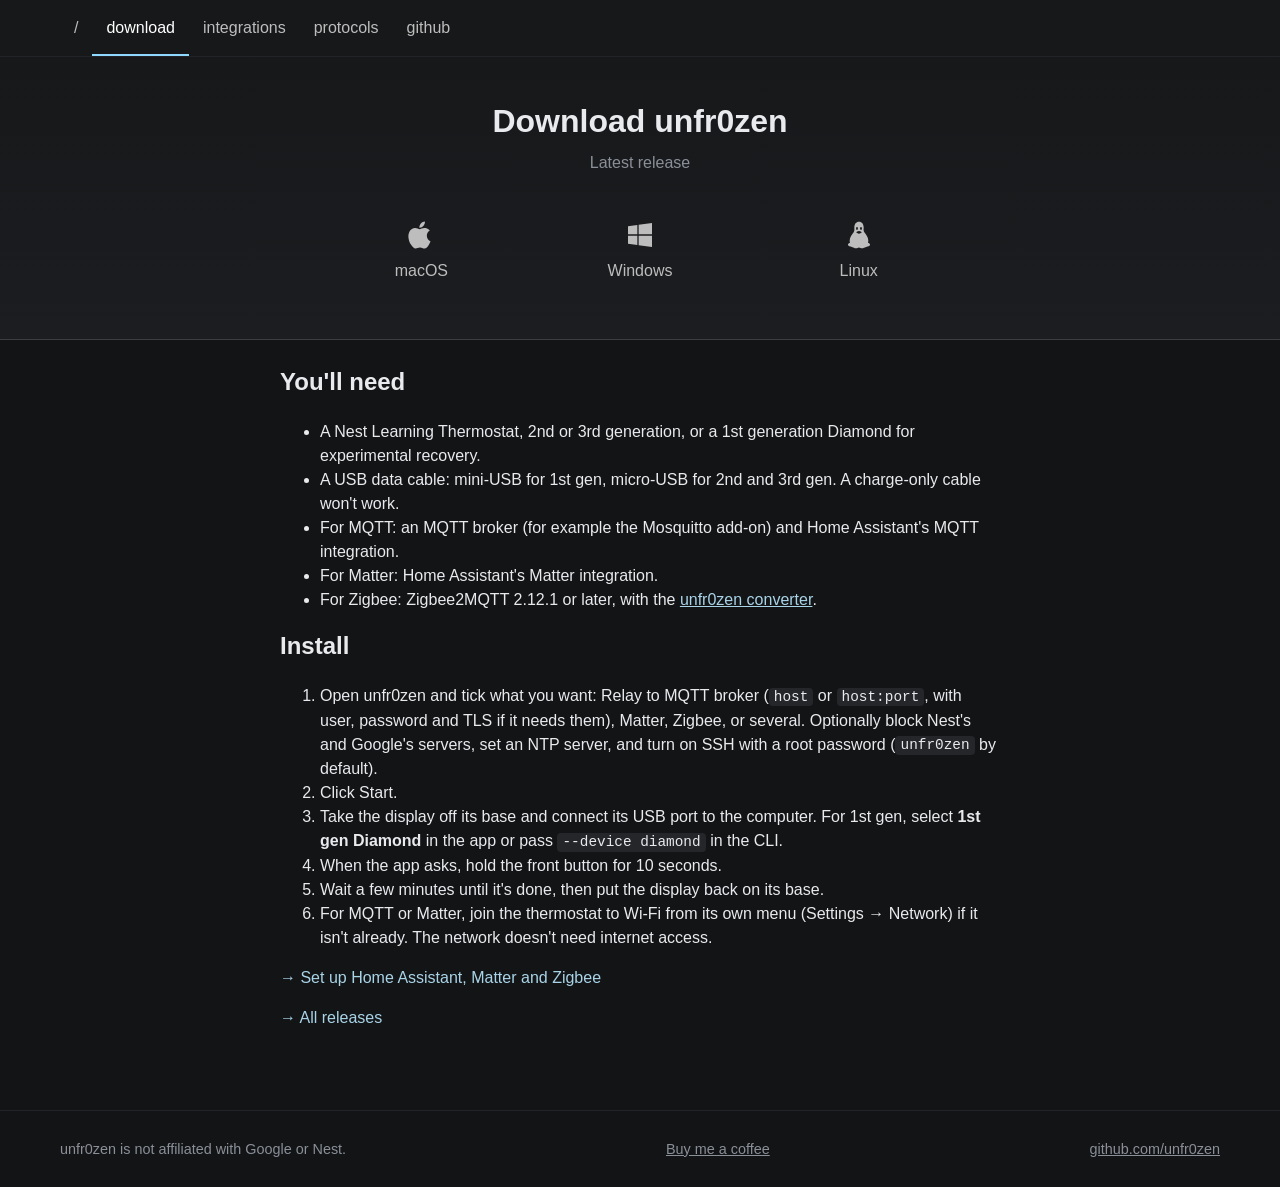
==== download/index.html @ 17baee15 "docs: add a protocols page for nestlocal's mqtt, zigbee and matter Documents the MQTT topics and pay" ====
<!doctype html>
<html lang="en">
<head>
    <meta charset="utf-8">
    <meta name="viewport" content="width=device-width, initial-scale=1">
    <title>Download · unfr0zen</title>
    <meta name="description" content="Download unfr0zen for Windows, macOS and Linux.">
    <link rel="icon" href="/assets/logo.png">
    <link rel="preconnect" href="https://rsms.me">
    <link rel="stylesheet" href="https://rsms.me/inter/inter.css">
    <link rel="stylesheet" href="/style.css">
</head>
<body>
<header>
    <div class="wrap">
        <nav>
            <a href="/">/</a>
            <a href="/download/" class="active">download</a>
            <a href="/integrations/">integrations</a>
            <a href="/protocols/">protocols</a>
            <a href="https://github.com/unfr0zen" target="_blank" rel="noopener">github</a>
        </nav>
    </div>
</header>

<main>
    <div class="os-picker">
        <div class="wrap">
            <h1>Download unfr0zen</h1>
            <p class="version" id="version">Latest release</p>
            <div class="tabs" role="tablist">
                <button class="tab" role="tab" data-os="macos">
                    <svg viewBox="0 0 24 24"><path d="M16.4 12.6c0-2.6 2.1-3.8 2.2-3.9-1.2-1.8-3.1-2-3.7-2-1.6-.2-3.1.9-3.9.9-.8 0-2-.9-3.4-.9-1.7 0-3.3 1-4.2 2.6-1.8 3.1-.5 7.7 1.3 10.2.9 1.2 1.9 2.6 3.2 2.6 1.3-.1 1.8-.8 3.3-.8 1.6 0 2 .8 3.4.8 1.4 0 2.3-1.3 3.1-2.5 1-1.4 1.4-2.8 1.4-2.9-.1 0-2.7-1-2.7-4.1zM13.9 5c.7-.9 1.2-2 1-3.2-1 0-2.3.7-3 1.6-.7.8-1.2 2-1.1 3.1 1.2.1 2.3-.6 3.1-1.5z"/></svg>
                    macOS
                </button>
                <button class="tab" role="tab" data-os="windows">
                    <svg viewBox="0 0 24 24"><path d="M3 5.5 10 4.5v7H3zM11 4.4 21 3v8.5H11zM3 12.5h7v7l-7-1zM11 12.5h10V21l-10-1.4z"/></svg>
                    Windows
                </button>
                <button class="tab" role="tab" data-os="linux">
                    <svg viewBox="0 0 24 24"><path d="M12 2c-2.2 0-3.5 1.8-3.5 4.3 0 1.3.3 2.3-.5 3.6C6.8 11.7 5 13.6 5 16.3c0 .6.1 1.1.3 1.6-.7.3-1.6.6-1.6 1.4 0 1 1.6 1.2 3 1.7 1.2.4 2 1 3 1 .9 0 1.4-.6 2.3-.6s1.4.6 2.3.6c1 0 1.8-.6 3-1 1.4-.5 3-.7 3-1.7 0-.8-.9-1.1-1.6-1.4.2-.5.3-1 .3-1.6 0-2.7-1.8-4.6-3-6.4-.8-1.3-.5-2.3-.5-3.6C15.5 3.8 14.2 2 12 2zm-1.5 4c.4 0 .7.5.7 1.1s-.3 1.1-.7 1.1-.7-.5-.7-1.1.3-1.1.7-1.1zm3 0c.4 0 .7.5.7 1.1s-.3 1.1-.7 1.1-.7-.5-.7-1.1.3-1.1.7-1.1zM12 9c.9 0 2 .6 2 1s-1.1 1-2 1-2-.6-2-1 1.1-1 2-1z"/></svg>
                    Linux
                </button>
            </div>
        </div>
    </div>

    <section class="panel" id="panel-macos">
        <div class="wrap">
            <h2>macOS 13 or later</h2>
            <p>The universal app runs on Intel and Apple Silicon; the single-architecture ones are half the size.</p>
            <div class="files" data-files="macos-universal macos-arm64 macos-x86_64"></div>
            <ol>
                <li>Unzip and open <code>unfr0zen.app</code>.</li>
                <li>It isn't notarized, so macOS blocks the first launch. Allow it under System Settings → Privacy &amp; Security, or run:</li>
            </ol>
            <pre><code>xattr -dr com.apple.quarantine unfr0zen.app</code></pre>
            <p>The command-line tool is the app's own executable, run with arguments:</p>
            <pre><code>unfr0zen.app/Contents/MacOS/unfr0zen --help</code></pre>
        </div>
    </section>

    <section class="panel" id="panel-windows">
        <div class="wrap">
            <h2>Windows 10 or later</h2>
            <div class="files" data-files="windows-x86_64 windows-arm64"></div>
            <ol>
                <li>Unzip and run <code>unfr0zen.exe</code>.</li>
                <li>It isn't signed, so SmartScreen may warn you: More info, then Run anyway.</li>
            </ol>
            <div class="note">1st and 2nd gen thermostats: the boot ROM (<code>0451:d00e</code>) needs the WinUSB driver, bound once with <a href="https://zadig.akeo.ie" target="_blank" rel="noopener">Zadig</a>.</div>
        </div>
    </section>

    <section class="panel" id="panel-linux">
        <div class="wrap">
            <h2>Linux (glibc 2.28+)</h2>
            <div class="files" data-files="linux-x86_64 linux-arm64 linux-riscv64"></div>
            <pre><code>tar xf unfr0zen-linux-*.tar.gz && ./unfr0zen</code></pre>
            <p>Run with arguments, the same executable is the command-line tool, for a terminal, SSH or a headless machine: <code>./unfr0zen --help</code>.</p>
            <h2>USB access (once)</h2>
            <p>Without this udev rule only root can open the thermostat. Reconnect the unit afterwards if it's already plugged in.</p>
            <pre><code>sudo tee /etc/udev/rules.d/70-unfr0zen.rules > /dev/null &lt;&lt;'EOF'
# i.MX ROM serial download, recovery U-Boot
ATTRS{idVendor}=="15a2", ATTRS{idProduct}=="0071", TAG+="uaccess", ENV{ID_MM_DEVICE_IGNORE}="1"
ATTRS{idVendor}=="18d1", ATTRS{idProduct}=="4ee0", TAG+="uaccess", ENV{ID_MM_DEVICE_IGNORE}="1"
# unfr0zen initramfs shell and the Nest application's console
ATTRS{idVendor}=="0525", ATTRS{idProduct}=="a4a7", TAG+="uaccess", ENV{ID_MM_DEVICE_IGNORE}="1"
ATTRS{idVendor}=="0525", ATTRS{idProduct}=="b4a4", TAG+="uaccess", ENV{ID_MM_DEVICE_IGNORE}="1"
ATTRS{idVendor}=="2464", ATTRS{idProduct}=="0030", TAG+="uaccess", ENV{ID_MM_DEVICE_IGNORE}="1"
ATTRS{idVendor}=="2464", ATTRS{idProduct}=="0031", TAG+="uaccess", ENV{ID_MM_DEVICE_IGNORE}="1"
# Diamond/j49: OMAP boot ROM (and x-loader, the flasher), each application's gadget
ATTRS{idVendor}=="0451", ATTRS{idProduct}=="d00e", TAG+="uaccess", ENV{ID_MM_DEVICE_IGNORE}="1"
ATTRS{idVendor}=="2464", ATTRS{idProduct}=="0001", TAG+="uaccess", ENV{ID_MM_DEVICE_IGNORE}="1"
ATTRS{idVendor}=="2464", ATTRS{idProduct}=="0002", TAG+="uaccess", ENV{ID_MM_DEVICE_IGNORE}="1"
EOF
sudo udevadm control --reload-rules && sudo udevadm trigger</code></pre>
        </div>
    </section>

    <section>
        <div class="wrap" style="max-width: 760px;">
            <h2>You'll need</h2>
            <ul>
                <li>A Nest Learning Thermostat, 2nd or 3rd generation, or a 1st generation Diamond for experimental recovery.</li>
                <li>A USB data cable: mini-USB for 1st gen, micro-USB for 2nd and 3rd gen. A charge-only cable won't work.</li>
                <li>For MQTT: an MQTT broker (for example the Mosquitto add-on) and Home Assistant's MQTT integration.</li>
                <li>For Matter: Home Assistant's Matter integration.</li>
                <li>For Zigbee: Zigbee2MQTT 2.12.1 or later, with the <a href="https://github.com/unfr0zen/unfr0zen/tree/main/integrations/zigbee2mqtt" target="_blank" rel="noopener">unfr0zen converter</a>.</li>
            </ul>
            <h2>Install</h2>
            <ol>
                <li>Open unfr0zen and tick what you want: Relay to MQTT broker (<code>host</code> or <code>host:port</code>, with user, password and TLS if it needs them), Matter, Zigbee, or several. Optionally block Nest's and Google's servers, set an NTP server, and turn on SSH with a root password (<code>unfr0zen</code> by default).</li>
                <li>Click Start.</li>
                <li>Take the display off its base and connect its USB port to the computer. For 1st gen, select <b>1st gen Diamond</b> in the app or pass <code>--device diamond</code> in the CLI.</li>
                <li>When the app asks, hold the front button for 10 seconds.</li>
                <li>Wait a few minutes until it's done, then put the display back on its base.</li>
                <li>For MQTT or Matter, join the thermostat to Wi-Fi from its own menu (Settings → Network) if it isn't already. The network doesn't need internet access.</li>
            </ol>
            <p><a class="link" href="/integrations/">→ Set up Home Assistant, Matter and Zigbee</a></p>
            <p><a class="link" href="https://github.com/unfr0zen/unfr0zen/releases" target="_blank" rel="noopener">→ All releases</a></p>
        </div>
    </section>
</main>

<footer>
    <div class="wrap">
        <span>unfr0zen is not affiliated with Google or Nest.</span>
        <a href="https://ko-fi.com/willtm" target="_blank" rel="noopener">Buy me a coffee</a>
        <a href="https://github.com/unfr0zen" target="_blank" rel="noopener">github.com/unfr0zen</a>
    </div>
</footer>
<script src="/download.js"></script>
</body>
</html>
---- style.css ----
:root {
    --bg: #131416;
    --bg-raised: #1b1c1f;
    --bg-header: #17181a;
    --border: #2f3136;
    --text: #e8eaed;
    --muted: #8a8f98;
    --ice: #8fd8ff;
    --ice-dim: #a9d4e8;
    --ice-grad: linear-gradient(180deg, #4fb4e6, #1d6f99);
    --ice-grad-hover: linear-gradient(180deg, #3f98c4, #155674);
    --mono: ui-monospace, SFMono-Regular, Menlo, Consolas, monospace;
}

* { box-sizing: border-box; }

html { color-scheme: dark; }

body {
    margin: 0;
    background: var(--bg);
    color: var(--text);
    font-family: InterVariable, Inter, -apple-system, BlinkMacSystemFont, "Segoe UI", sans-serif;
    /* Slashed zero, so the 0 in unfr0zen doesn't read as an O. */
    font-feature-settings: "zero";
    line-height: 1.5;
    -webkit-font-smoothing: antialiased;
}

a { color: var(--ice-dim); }

code {
    font-family: var(--mono);
    font-size: 0.9em;
    background: #24262a;
    padding: 0.1em 0.35em;
    border-radius: 4px;
}

.wrap {
    max-width: 1200px;
    margin: 0 auto;
    padding: 0 20px;
}

/* Header */

header {
    background: var(--bg-header);
    border-bottom: 1px solid #222326;
}

header .wrap {
    display: flex;
    align-items: center;
    justify-content: space-between;
    min-height: 56px;
    gap: 16px;
}

nav {
    display: flex;
    flex-wrap: wrap;
}

nav a {
    padding: 16px 14px 14px;
    color: #bdbdbd;
    text-decoration: none;
    border-bottom: 2px solid transparent;
}

nav a:hover { color: #fff; }

nav a.active {
    color: #fff;
    font-weight: 500;
    border-bottom-color: var(--ice);
}

/* Buttons */

.btn {
    display: inline-block;
    padding: 10px 25px;
    font-size: 1rem;
    color: #fff;
    border-radius: 6px;
    text-decoration: none;
    border: 1px solid transparent;
    transition: background 0.2s;
}

.btn-ice { background: var(--ice-grad); }
.btn-ice:hover { background: var(--ice-grad-hover); }

.btn-dark {
    background: #1f2023;
    border-color: #393a3e;
}
.btn-dark:hover { background: #26272b; }

.btn-small {
    padding: 6px 18px;
    font-weight: 500;
}

.link {
    color: var(--ice-dim);
    text-decoration: none;
}
.link:hover { text-decoration: underline; }

/* Hero */

.hero {
    background: linear-gradient(to top, var(--bg), rgba(0, 0, 0, 0), var(--bg-header));
    min-height: max(60vh, 560px);
    display: flex;
    align-items: center;
    padding: 48px 0;
}

.hero .wrap {
    display: flex;
    align-items: center;
    gap: 48px;
}

.hero-text { flex: 1; }

.hero-title {
    display: flex;
    align-items: center;
    gap: 12px;
}

.hero-title img {
    width: 64px;
    height: 64px;
    border-radius: 14px;
}

.hero-title h1 {
    margin: 0;
    font-size: 40px;
    font-weight: 600;
}

.hero h2 {
    font-size: 2rem;
    font-weight: 600;
    line-height: 1.25;
    margin: 24px 0 0;
    max-width: 640px;
}

.hero p {
    font-size: 20px;
    font-weight: 300;
    color: var(--muted);
    margin: 12px 0 0;
    max-width: 600px;
}

.buttons {
    display: flex;
    flex-wrap: wrap;
    gap: 13px;
    margin-top: 40px;
}

.quicklinks {
    display: flex;
    flex-direction: column;
    gap: 10px;
    margin-top: 36px;
}

/* App screenshot, a transparent PNG with the macOS window shadow */

.screenshot {
    flex: none;
    width: 460px;
    height: auto;
}

@media (max-width: 900px) {
    .screenshot { display: none; }
    .hero { min-height: 0; }
    .hero h2 { font-size: 1.6rem; }
}

/* Sections */

section { padding: 24px 0 64px; }

section > .wrap > h2 {
    font-size: 1.5rem;
    font-weight: 600;
    margin: 0 0 20px;
}

.grid {
    display: grid;
    grid-template-columns: repeat(auto-fill, minmax(320px, 1fr));
    gap: 20px;
}

.card {
    background: var(--bg-raised);
    border: 1px solid var(--border);
    border-radius: 10px;
    overflow: hidden;
}

.card h3 {
    display: flex;
    align-items: center;
    gap: 10px;
    margin: 0;
    padding: 14px 18px;
    font-size: 1rem;
    font-weight: 600;
    border-bottom: 1px solid var(--border);
    background: #1e1f23;
}

/* Line icons from Lucide (ISC license). */
.card h3 svg,
.doc h2 svg {
    flex: none;
    width: 20px;
    height: 20px;
    fill: none;
    stroke: var(--ice);
    stroke-width: 2;
    stroke-linecap: round;
    stroke-linejoin: round;
}

.card p {
    margin: 0;
    padding: 14px 18px 18px;
    color: #b4b8bf;
}

table {
    width: 100%;
    border-collapse: collapse;
    background: var(--bg-raised);
    border: 1px solid var(--border);
    border-radius: 10px;
    overflow: hidden;
}

th, td {
    text-align: left;
    padding: 12px 18px;
    border-bottom: 1px solid var(--border);
}

th {
    background: #1e1f23;
    font-weight: 600;
}

td { color: #b4b8bf; }

tr:last-child td { border-bottom: none; }

.table-scroll { overflow-x: auto; }

/* Download page */

.os-picker {
    background: linear-gradient(0deg, #1c1d20, var(--bg-header));
    border-bottom: 1px solid #3b3d41;
    padding: 40px 0;
}

.os-picker h1 {
    text-align: center;
    margin: 0 0 6px;
    font-weight: 600;
}

.os-picker .version {
    text-align: center;
    color: var(--muted);
    margin: 0 0 28px;
}

.tabs {
    display: grid;
    grid-template-columns: repeat(3, 1fr);
    gap: 16px;
    max-width: 640px;
    margin: 0 auto;
}

.tab {
    font: inherit;
    color: #bdbdbd;
    background: transparent;
    border: 2px solid transparent;
    border-radius: 8px;
    height: 96px;
    cursor: pointer;
    display: flex;
    flex-direction: column;
    align-items: center;
    justify-content: center;
    gap: 8px;
}

.tab svg {
    width: 32px;
    height: 32px;
    fill: currentColor;
}

.tab:hover { color: #fff; }

.tab.active {
    color: #fff;
    font-weight: 600;
    border-color: rgba(143, 216, 255, 0.55);
    background: rgba(143, 216, 255, 0.08);
}

.panel { display: none; padding-bottom: 0; }
.panel.active { display: block; }

.panel .wrap { max-width: 760px; }

.files {
    display: flex;
    flex-wrap: wrap;
    gap: 12px;
    margin: 8px 0 28px;
}

.panel h2 {
    font-size: 1.25rem;
    margin: 32px 0 8px;
}

.panel ol, .panel ul { padding-left: 22px; color: #c4c8ce; }
.panel li { margin: 6px 0; }

.note {
    border-radius: 8px;
    padding: 12px 16px;
    margin: 16px 0;
    background: #2e2715;
    color: #d4be99;
}

pre {
    position: relative;
    background: #1e1d20;
    border: 1px solid #d2d2d239;
    border-radius: 10px;
    padding: 16px 56px 16px 16px;
    overflow-x: auto;
    font-family: var(--mono);
    font-size: 0.85rem;
    line-height: 1.5;
}

pre code { background: none; padding: 0; font-size: inherit; }

.copy {
    position: absolute;
    top: 8px;
    right: 8px;
    font: 12px var(--mono);
    color: #ccc;
    background: #2a2b2f;
    border: 1px solid #3a3b40;
    border-radius: 5px;
    padding: 4px 8px;
    cursor: pointer;
}
.copy:hover { color: #fff; }

/* Footer */

footer {
    border-top: 1px solid #222326;
    color: var(--muted);
    font-size: 0.9rem;
    padding: 28px 0;
}

footer .wrap {
    display: flex;
    flex-wrap: wrap;
    justify-content: space-between;
    gap: 12px;
}

footer a { color: var(--muted); }

@media (max-width: 600px) {
    header .btn { display: none; }
    nav a { padding: 16px 6px 14px; font-size: 0.9rem; }
    .tab { height: 80px; font-size: 0.9rem; }
    .grid { grid-template-columns: 1fr; }
}

/* Documentation pages */

.doc .wrap { max-width: 860px; }

.doc h1 {
    font-size: 2rem;
    font-weight: 600;
    margin: 24px 0 12px;
}

.doc .wrap > h2 {
    display: flex;
    align-items: center;
    gap: 12px;
    font-size: 1.4rem;
    margin: 48px 0 12px;
    scroll-margin-top: 16px;
}

.doc h2 svg { width: 24px; height: 24px; }
.doc h3 { font-size: 1.1rem; margin: 28px 0 8px; }

.doc p, .doc li { color: #c4c8ce; overflow-wrap: break-word; }
.doc b { color: var(--text); font-weight: 600; }
.doc ol, .doc ul { padding-left: 22px; }
.doc li { margin: 6px 0; }
.doc table { margin: 4px 0 12px; }

/* On phones a row is a block: each cell on its own line under its column's
   name (data-label). */
@media (max-width: 600px) {
    .doc thead { display: none; }
    .doc table, .doc tbody, .doc tr, .doc td { display: block; }
    .doc tr { padding: 10px 16px; border-bottom: 1px solid var(--border); }
    .doc tr:last-child { border-bottom: none; }
    .doc td { padding: 3px 0; border: none; overflow-wrap: break-word; }
    .doc td:first-child { color: var(--text); }
    .doc td[data-label]::before {
        content: attr(data-label);
        display: block;
        font-size: 0.75rem;
        color: var(--muted);
    }
}

.doc .badge { margin: 4px 0 20px; }
.doc .badge img { display: block; height: 40px; }

.toc {
    display: flex;
    flex-wrap: wrap;
    gap: 6px 18px;
    list-style: none;
    padding: 0 !important;
}
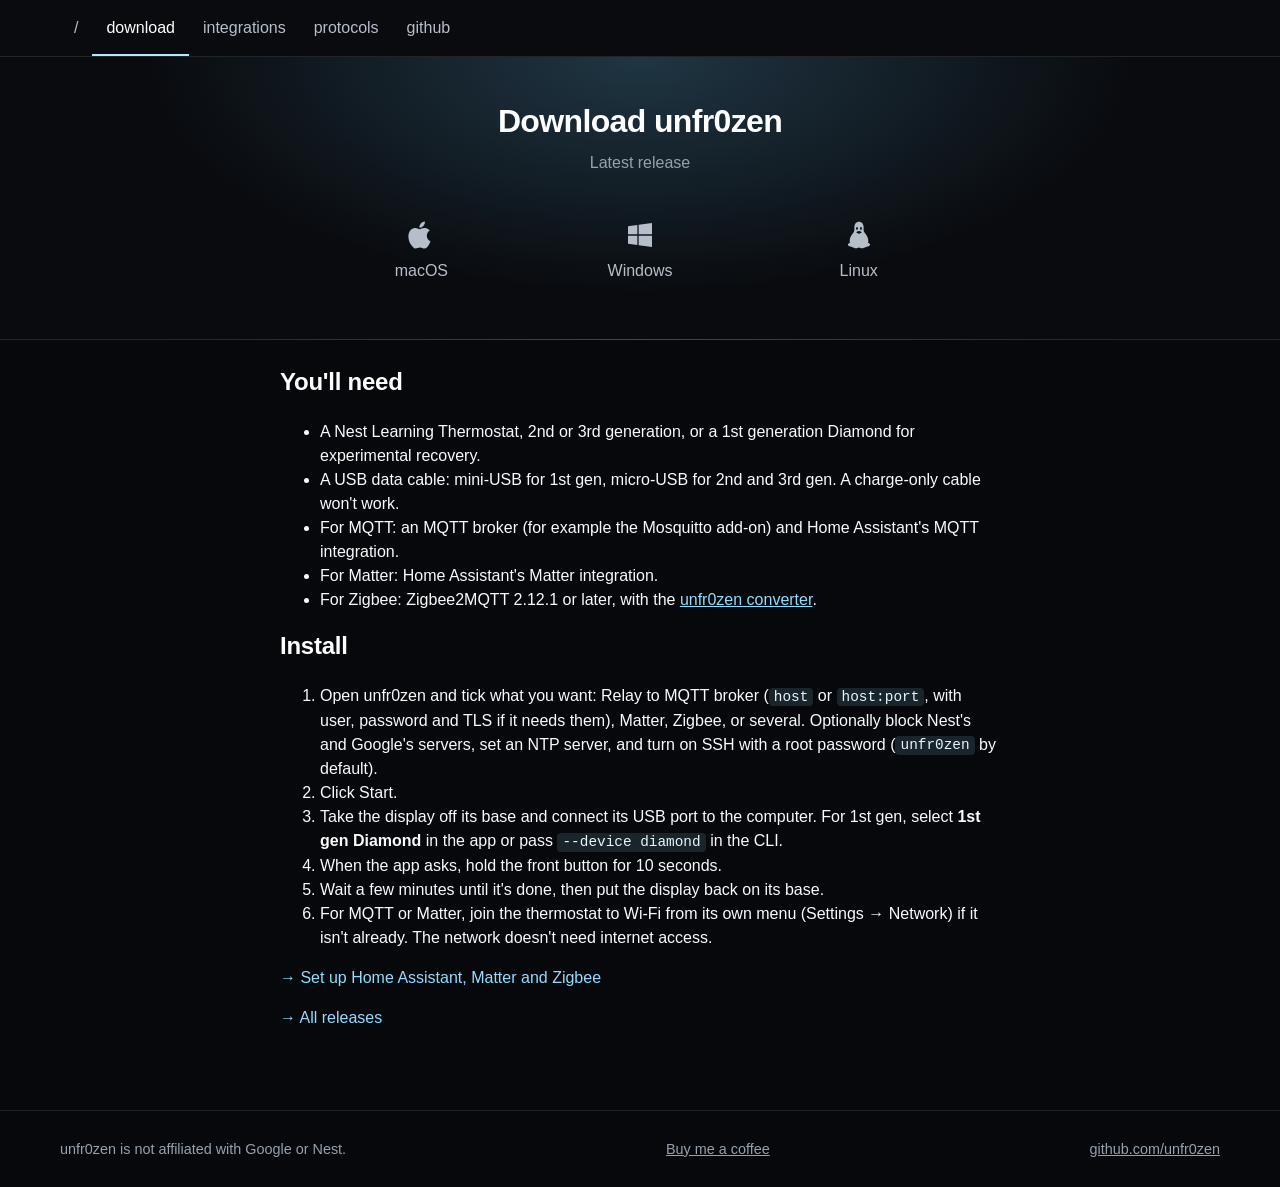
==== commit 9c2214f2: "docs: move the coffee link to buymeacoffee" ====
--- a/download/index.html
+++ b/download/index.html
@@ -126,7 +126,7 @@
 <footer>
     <div class="wrap">
         <span>unfr0zen is not affiliated with Google or Nest.</span>
-        <a href="https://ko-fi.com/willtm" target="_blank" rel="noopener">Buy me a coffee</a>
+        <a href="https://buymeacoffee.com/willtm" target="_blank" rel="noopener">Buy me a coffee</a>
         <a href="https://github.com/unfr0zen" target="_blank" rel="noopener">github.com/unfr0zen</a>
     </div>
 </footer>
--- a/style.css
+++ b/style.css
@@ -1,14 +1,17 @@
 :root {
-    --bg: #131416;
-    --bg-raised: #1b1c1f;
-    --bg-header: #17181a;
-    --border: #2f3136;
-    --text: #e8eaed;
-    --muted: #8a8f98;
-    --ice: #8fd8ff;
-    --ice-dim: #a9d4e8;
-    --ice-grad: linear-gradient(180deg, #4fb4e6, #1d6f99);
-    --ice-grad-hover: linear-gradient(180deg, #3f98c4, #155674);
+    --bg: #06080b;
+    --bg-raised: #141920;
+    --bg-header: #090b0f;
+    --border: rgba(255, 255, 255, 0.1);
+    --border-strong: rgba(255, 255, 255, 0.18);
+    --text: #f8fafc;
+    --text-body: #cdd4dd;
+    --muted: #97a1ae;
+    --ice: #b3e9ff;
+    --ice-dim: #93dcff;
+    --ice-glow: rgba(111, 205, 255, 0.22);
+    --ice-grad: linear-gradient(180deg, #a8e7ff, #3bb3f4);
+    --ice-grad-hover: linear-gradient(180deg, #bdedff, #52c0f8);
     --mono: ui-monospace, SFMono-Regular, Menlo, Consolas, monospace;
 }
 
@@ -29,10 +32,20 @@
 
 a { color: var(--ice-dim); }
 
+a:hover { color: var(--ice); }
+
+:focus-visible {
+    outline: 2px solid var(--ice);
+    outline-offset: 2px;
+}
+
+h1, h2, h3 { color: #fff; }
+
 code {
     font-family: var(--mono);
     font-size: 0.9em;
-    background: #24262a;
+    color: #e6f5fe;
+    background: rgba(159, 224, 255, 0.13);
     padding: 0.1em 0.35em;
     border-radius: 4px;
 }
@@ -47,7 +60,7 @@
 
 header {
     background: var(--bg-header);
-    border-bottom: 1px solid #222326;
+    border-bottom: 1px solid var(--border);
 }
 
 header .wrap {
@@ -65,9 +78,10 @@
 
 nav a {
     padding: 16px 14px 14px;
-    color: #bdbdbd;
+    color: #b6bec9;
     text-decoration: none;
     border-bottom: 2px solid transparent;
+    transition: color 0.15s;
 }
 
 nav a:hover { color: #fff; }
@@ -88,17 +102,26 @@
     border-radius: 6px;
     text-decoration: none;
     border: 1px solid transparent;
-    transition: background 0.2s;
-}
-
-.btn-ice { background: var(--ice-grad); }
-.btn-ice:hover { background: var(--ice-grad-hover); }
+    transition: background 0.15s, border-color 0.15s;
+}
+
+.btn-ice {
+    color: #061219;
+    font-weight: 500;
+    background: var(--ice-grad);
+    box-shadow: inset 0 1px 0 rgba(255, 255, 255, 0.45), 0 0 36px var(--ice-glow);
+}
+.btn-ice:hover { background: var(--ice-grad-hover); color: #061219; }
 
 .btn-dark {
-    background: #1f2023;
-    border-color: #393a3e;
-}
-.btn-dark:hover { background: #26272b; }
+    background: rgba(255, 255, 255, 0.06);
+    border-color: var(--border-strong);
+}
+.btn-dark:hover {
+    color: #fff;
+    background: rgba(255, 255, 255, 0.11);
+    border-color: rgba(255, 255, 255, 0.3);
+}
 
 .btn-small {
     padding: 6px 18px;
@@ -114,7 +137,9 @@
 /* Hero */
 
 .hero {
-    background: linear-gradient(to top, var(--bg), rgba(0, 0, 0, 0), var(--bg-header));
+    background:
+        radial-gradient(ellipse 70% 85% at 72% 40%, var(--ice-glow), transparent 70%),
+        linear-gradient(to bottom, var(--bg-header), var(--bg) 40%);
     min-height: max(60vh, 560px);
     display: flex;
     align-items: center;
@@ -145,12 +170,14 @@
     margin: 0;
     font-size: 40px;
     font-weight: 600;
+    letter-spacing: -0.025em;
 }
 
 .hero h2 {
-    font-size: 2rem;
-    font-weight: 600;
-    line-height: 1.25;
+    font-size: 2.5rem;
+    font-weight: 600;
+    line-height: 1.15;
+    letter-spacing: -0.03em;
     margin: 24px 0 0;
     max-width: 640px;
 }
@@ -158,8 +185,8 @@
 .hero p {
     font-size: 20px;
     font-weight: 300;
-    color: var(--muted);
-    margin: 12px 0 0;
+    color: #b0b9c5;
+    margin: 14px 0 0;
     max-width: 600px;
 }
 
@@ -198,6 +225,7 @@
 section > .wrap > h2 {
     font-size: 1.5rem;
     font-weight: 600;
+    letter-spacing: -0.01em;
     margin: 0 0 20px;
 }
 
@@ -212,6 +240,7 @@
     border: 1px solid var(--border);
     border-radius: 10px;
     overflow: hidden;
+    box-shadow: inset 0 1px 0 rgba(255, 255, 255, 0.07), 0 8px 24px rgba(0, 0, 0, 0.35);
 }
 
 .card h3 {
@@ -219,11 +248,9 @@
     align-items: center;
     gap: 10px;
     margin: 0;
-    padding: 14px 18px;
+    padding: 16px 18px 0;
     font-size: 1rem;
     font-weight: 600;
-    border-bottom: 1px solid var(--border);
-    background: #1e1f23;
 }
 
 /* Line icons from Lucide (ISC license). */
@@ -241,8 +268,8 @@
 
 .card p {
     margin: 0;
-    padding: 14px 18px 18px;
-    color: #b4b8bf;
+    padding: 8px 18px 18px;
+    color: var(--text-body);
 }
 
 table {
@@ -261,11 +288,12 @@
 }
 
 th {
-    background: #1e1f23;
-    font-weight: 600;
-}
-
-td { color: #b4b8bf; }
+    color: #fff;
+    font-weight: 600;
+    border-bottom-color: var(--border-strong);
+}
+
+td { color: var(--text-body); }
 
 tr:last-child td { border-bottom: none; }
 
@@ -274,8 +302,10 @@
 /* Download page */
 
 .os-picker {
-    background: linear-gradient(0deg, #1c1d20, var(--bg-header));
-    border-bottom: 1px solid #3b3d41;
+    background:
+        radial-gradient(ellipse 55% 120% at 50% 0%, var(--ice-glow), transparent 70%),
+        var(--bg-header);
+    border-bottom: 1px solid var(--border);
     padding: 40px 0;
 }
 
@@ -283,6 +313,7 @@
     text-align: center;
     margin: 0 0 6px;
     font-weight: 600;
+    letter-spacing: -0.02em;
 }
 
 .os-picker .version {
@@ -301,9 +332,9 @@
 
 .tab {
     font: inherit;
-    color: #bdbdbd;
+    color: #b6bec9;
     background: transparent;
-    border: 2px solid transparent;
+    border: 1px solid transparent;
     border-radius: 8px;
     height: 96px;
     cursor: pointer;
@@ -312,6 +343,7 @@
     align-items: center;
     justify-content: center;
     gap: 8px;
+    transition: color 0.15s, background 0.15s, border-color 0.15s;
 }
 
 .tab svg {
@@ -320,13 +352,17 @@
     fill: currentColor;
 }
 
-.tab:hover { color: #fff; }
+.tab:hover {
+    color: #fff;
+    background: rgba(255, 255, 255, 0.04);
+}
 
 .tab.active {
     color: #fff;
     font-weight: 600;
-    border-color: rgba(143, 216, 255, 0.55);
-    background: rgba(143, 216, 255, 0.08);
+    border-color: rgba(159, 224, 255, 0.65);
+    background: rgba(159, 224, 255, 0.12);
+    box-shadow: 0 0 28px var(--ice-glow);
 }
 
 .panel { display: none; padding-bottom: 0; }
@@ -346,49 +382,52 @@
     margin: 32px 0 8px;
 }
 
-.panel ol, .panel ul { padding-left: 22px; color: #c4c8ce; }
+.panel ol, .panel ul { padding-left: 22px; color: var(--text-body); }
 .panel li { margin: 6px 0; }
 
 .note {
     border-radius: 8px;
     padding: 12px 16px;
     margin: 16px 0;
-    background: #2e2715;
-    color: #d4be99;
+    background: rgba(255, 190, 92, 0.08);
+    border: 1px solid rgba(255, 190, 92, 0.22);
+    color: #ecd3a6;
 }
 
 pre {
     position: relative;
-    background: #1e1d20;
-    border: 1px solid #d2d2d239;
+    background: #0b0e13;
+    border: 1px solid var(--border);
     border-radius: 10px;
     padding: 16px 56px 16px 16px;
     overflow-x: auto;
     font-family: var(--mono);
     font-size: 0.85rem;
     line-height: 1.5;
-}
-
-pre code { background: none; padding: 0; font-size: inherit; }
+    color: #e3eaf2;
+}
+
+pre code { background: none; padding: 0; font-size: inherit; color: inherit; }
 
 .copy {
     position: absolute;
     top: 8px;
     right: 8px;
     font: 12px var(--mono);
-    color: #ccc;
-    background: #2a2b2f;
-    border: 1px solid #3a3b40;
+    color: #c3c9d2;
+    background: rgba(255, 255, 255, 0.06);
+    border: 1px solid var(--border-strong);
     border-radius: 5px;
     padding: 4px 8px;
     cursor: pointer;
-}
-.copy:hover { color: #fff; }
+    transition: color 0.15s, background 0.15s;
+}
+.copy:hover { color: #fff; background: rgba(255, 255, 255, 0.1); }
 
 /* Footer */
 
 footer {
-    border-top: 1px solid #222326;
+    border-top: 1px solid var(--border);
     color: var(--muted);
     font-size: 0.9rem;
     padding: 28px 0;
@@ -402,6 +441,7 @@
 }
 
 footer a { color: var(--muted); }
+footer a:hover { color: var(--text); }
 
 @media (max-width: 600px) {
     header .btn { display: none; }
@@ -417,6 +457,7 @@
 .doc h1 {
     font-size: 2rem;
     font-weight: 600;
+    letter-spacing: -0.02em;
     margin: 24px 0 12px;
 }
 
@@ -425,6 +466,7 @@
     align-items: center;
     gap: 12px;
     font-size: 1.4rem;
+    letter-spacing: -0.01em;
     margin: 48px 0 12px;
     scroll-margin-top: 16px;
 }
@@ -432,7 +474,7 @@
 .doc h2 svg { width: 24px; height: 24px; }
 .doc h3 { font-size: 1.1rem; margin: 28px 0 8px; }
 
-.doc p, .doc li { color: #c4c8ce; overflow-wrap: break-word; }
+.doc p, .doc li { color: var(--text-body); overflow-wrap: break-word; }
 .doc b { color: var(--text); font-weight: 600; }
 .doc ol, .doc ul { padding-left: 22px; }
 .doc li { margin: 6px 0; }
